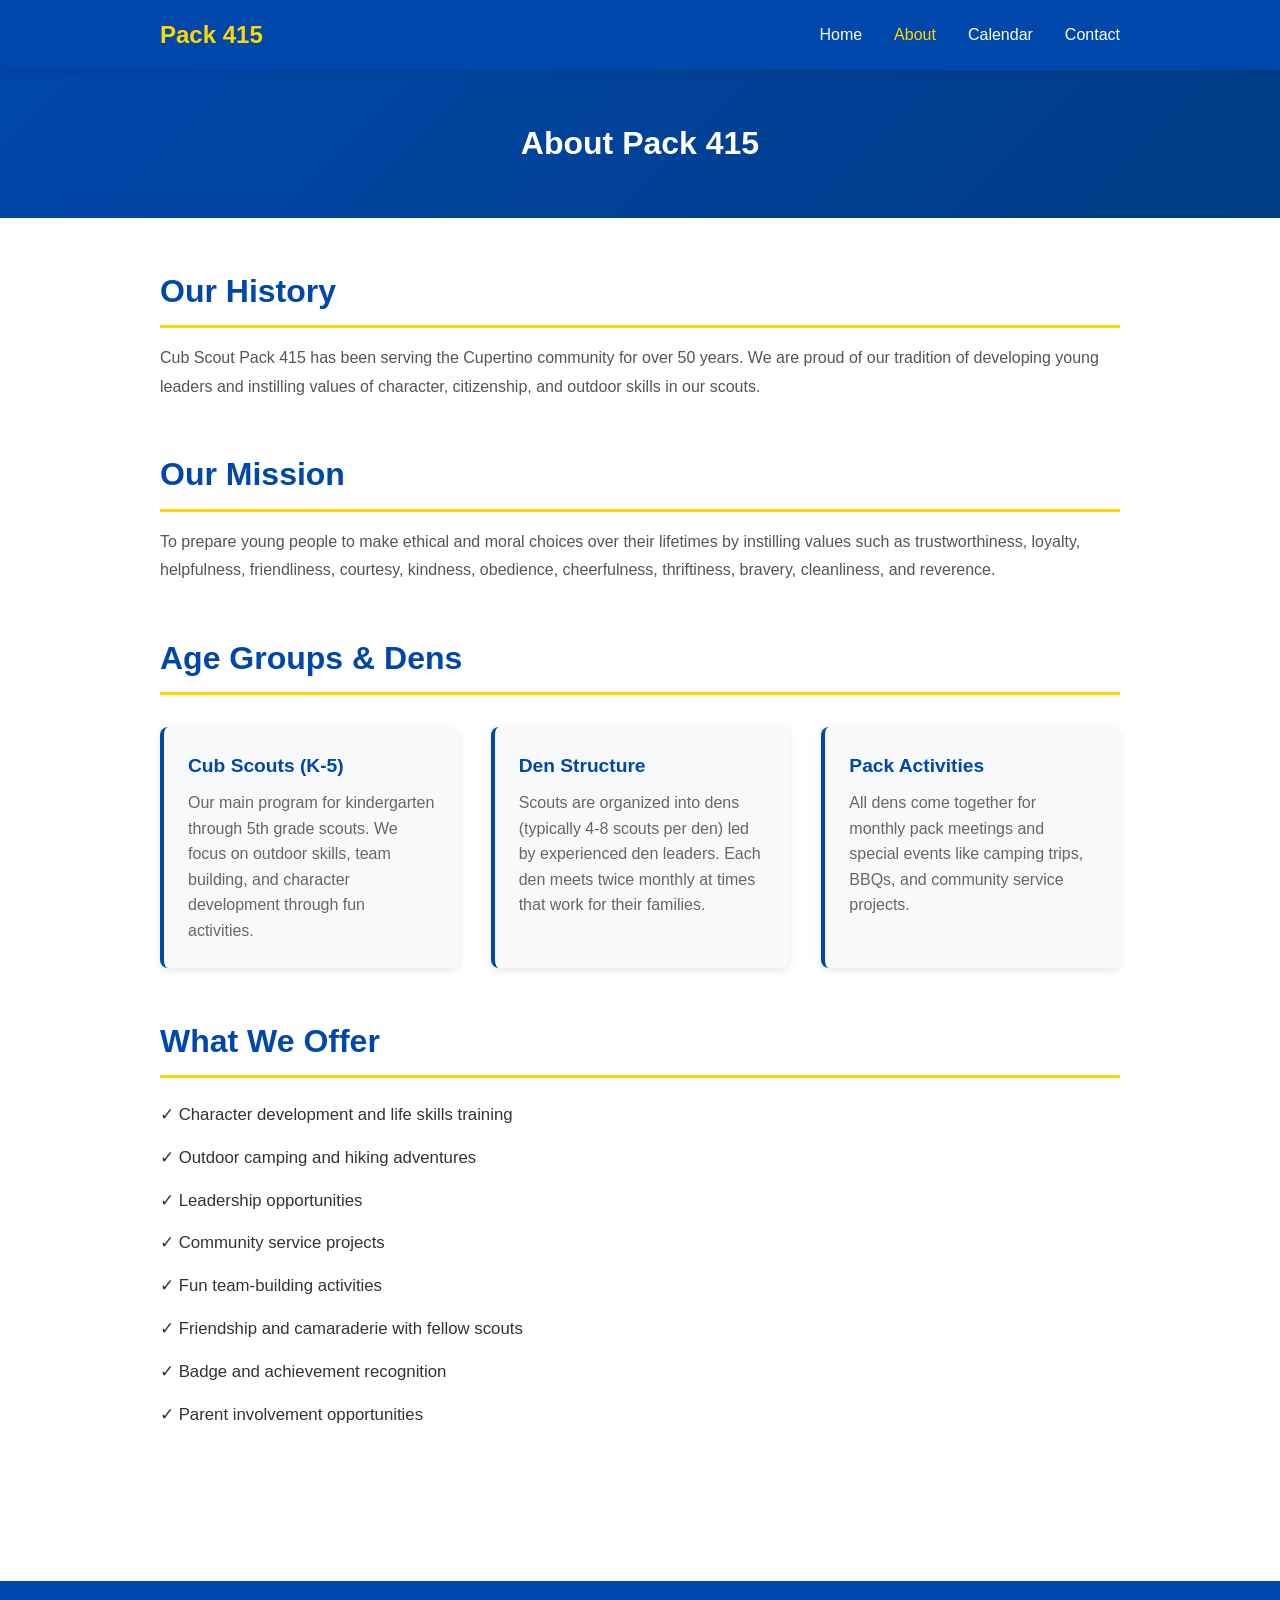
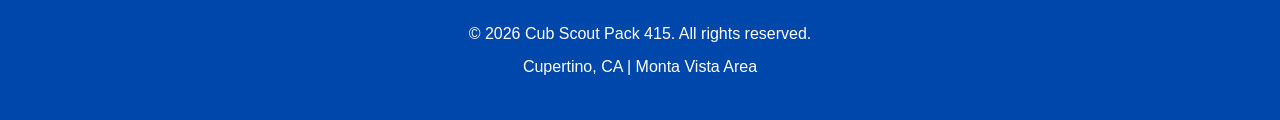
==== about.html @ 3db3b548 "Initial commit: Create Pack 415 static website" ====
<!DOCTYPE html>
<html lang="en">
<head>
    <meta charset="UTF-8">
    <meta name="viewport" content="width=device-width, initial-scale=1.0">
    <title>About - Cub Scout Pack 415</title>
    <link rel="stylesheet" href="styles.css">
</head>
<body>
    <nav class="navbar">
        <div class="container">
            <div class="logo">Pack 415</div>
            <ul class="nav-links">
                <li><a href="index.html">Home</a></li>
                <li><a href="about.html" class="active">About</a></li>
                <li><a href="calendar.html">Calendar</a></li>
                <li><a href="contact.html">Contact</a></li>
            </ul>
        </div>
    </nav>

    <header class="page-header">
        <div class="container">
            <h1>About Pack 415</h1>
        </div>
    </header>

    <main>
        <div class="container">
            <section class="section">
                <h2>Our History</h2>
                <p>Cub Scout Pack 415 has been serving the Cupertino community for over 50 years. We are proud of our tradition of developing young leaders and instilling values of character, citizenship, and outdoor skills in our scouts.</p>
            </section>

            <section class="section">
                <h2>Our Mission</h2>
                <p>To prepare young people to make ethical and moral choices over their lifetimes by instilling values such as trustworthiness, loyalty, helpfulness, friendliness, courtesy, kindness, obedience, cheerfulness, thriftiness, bravery, cleanliness, and reverence.</p>
            </section>

            <section class="section">
                <h2>Age Groups & Dens</h2>
                <div class="cards">
                    <div class="card">
                        <h3>Cub Scouts (K-5)</h3>
                        <p>Our main program for kindergarten through 5th grade scouts. We focus on outdoor skills, team building, and character development through fun activities.</p>
                    </div>
                    <div class="card">
                        <h3>Den Structure</h3>
                        <p>Scouts are organized into dens (typically 4-8 scouts per den) led by experienced den leaders. Each den meets twice monthly at times that work for their families.</p>
                    </div>
                    <div class="card">
                        <h3>Pack Activities</h3>
                        <p>All dens come together for monthly pack meetings and special events like camping trips, BBQs, and community service projects.</p>
                    </div>
                </div>
            </section>

            <section class="section">
                <h2>What We Offer</h2>
                <ul class="feature-list">
                    <li>✓ Character development and life skills training</li>
                    <li>✓ Outdoor camping and hiking adventures</li>
                    <li>✓ Leadership opportunities</li>
                    <li>✓ Community service projects</li>
                    <li>✓ Fun team-building activities</li>
                    <li>✓ Friendship and camaraderie with fellow scouts</li>
                    <li>✓ Badge and achievement recognition</li>
                    <li>✓ Parent involvement opportunities</li>
                </ul>
            </section>
        </div>
    </main>

    <footer>
        <div class="container">
            <p>&copy; 2026 Cub Scout Pack 415. All rights reserved.</p>
            <p>Cupertino, CA | Monta Vista Area</p>
        </div>
    </footer>
</body>
</html>
---- styles.css ----
:root {
    --primary-color: #0047ab;
    --secondary-color: #ffd700;
    --text-color: #333;
    --light-bg: #f8f9fa;
    --border-color: #ddd;
    --shadow: 0 2px 8px rgba(0, 0, 0, 0.1);
}

* {
    margin: 0;
    padding: 0;
    box-sizing: border-box;
}

body {
    font-family: -apple-system, BlinkMacSystemFont, 'Segoe UI', Roboto, 'Helvetica Neue', Arial, sans-serif;
    line-height: 1.6;
    color: var(--text-color);
    background-color: #fff;
}

.container {
    max-width: 1000px;
    margin: 0 auto;
    padding: 0 20px;
}

/* Navigation */
.navbar {
    background-color: var(--primary-color);
    color: white;
    padding: 1rem 0;
    position: sticky;
    top: 0;
    z-index: 100;
    box-shadow: var(--shadow);
}

.navbar .container {
    display: flex;
    justify-content: space-between;
    align-items: center;
}

.logo {
    font-size: 1.5rem;
    font-weight: bold;
    color: var(--secondary-color);
}

.nav-links {
    display: flex;
    list-style: none;
    gap: 2rem;
}

.nav-links a {
    color: white;
    text-decoration: none;
    transition: color 0.3s ease;
    font-weight: 500;
}

.nav-links a:hover,
.nav-links a.active {
    color: var(--secondary-color);
}

/* Hero Section */
.hero {
    background: linear-gradient(135deg, var(--primary-color) 0%, #003d85 100%);
    color: white;
    padding: 5rem 20px;
    text-align: center;
}

.hero-content h1 {
    font-size: 2.5rem;
    margin-bottom: 0.5rem;
}

.hero-content p {
    font-size: 1.2rem;
    margin-bottom: 2rem;
    opacity: 0.95;
}

/* Buttons */
.btn {
    display: inline-block;
    padding: 0.75rem 1.5rem;
    border-radius: 5px;
    text-decoration: none;
    font-weight: 600;
    transition: all 0.3s ease;
    border: none;
    cursor: pointer;
    font-size: 1rem;
}

.btn-primary {
    background-color: var(--secondary-color);
    color: var(--primary-color);
}

.btn-primary:hover {
    background-color: #ffed4e;
    transform: translateY(-2px);
    box-shadow: var(--shadow);
}

/* Main Content */
main {
    padding: 3rem 0;
}

.section {
    margin-bottom: 3rem;
}

.section h2 {
    font-size: 2rem;
    color: var(--primary-color);
    margin-bottom: 1rem;
    border-bottom: 3px solid var(--secondary-color);
    padding-bottom: 0.5rem;
}

.section p {
    font-size: 1rem;
    line-height: 1.8;
    color: #555;
}

.section ul {
    list-style: none;
    margin-top: 1rem;
}

.feature-list li {
    padding: 0.5rem 0;
    font-size: 1.05rem;
}

/* Page Header */
.page-header {
    background: linear-gradient(135deg, var(--primary-color) 0%, #003d85 100%);
    color: white;
    padding: 3rem 20px;
    text-align: center;
}

.page-header h1 {
    font-size: 2rem;
}

/* Cards */
.cards {
    display: grid;
    grid-template-columns: repeat(auto-fit, minmax(250px, 1fr));
    gap: 2rem;
    margin: 2rem 0;
}

.card {
    background-color: var(--light-bg);
    padding: 1.5rem;
    border-radius: 8px;
    box-shadow: var(--shadow);
    transition: all 0.3s ease;
    border-left: 4px solid var(--primary-color);
}

.card:hover {
    transform: translateY(-5px);
    box-shadow: 0 4px 12px rgba(0, 0, 0, 0.15);
}

.card h3 {
    color: var(--primary-color);
    margin-bottom: 0.5rem;
    font-size: 1.2rem;
}

.card p {
    color: #666;
    line-height: 1.6;
}

/* Event Cards */
.event-card {
    background-color: var(--light-bg);
    padding: 1.5rem;
    border-radius: 8px;
    margin-bottom: 1.5rem;
    border-left: 4px solid var(--primary-color);
    box-shadow: var(--shadow);
}

.event-card.featured {
    background: linear-gradient(135deg, rgba(0, 71, 171, 0.1) 0%, rgba(255, 215, 0, 0.1) 100%);
    border-left-color: var(--secondary-color);
}

.event-card h3 {
    color: var(--primary-color);
    margin-bottom: 1rem;
    font-size: 1.2rem;
}

.event-card p {
    margin-bottom: 0.5rem;
    color: #555;
}

.event-card strong {
    color: var(--primary-color);
}

/* CTA Section */
.cta-section {
    background: linear-gradient(135deg, rgba(0, 71, 171, 0.05) 0%, rgba(255, 215, 0, 0.05) 100%);
    padding: 2rem;
    border-radius: 8px;
    text-align: center;
    margin: 3rem 0;
}

.cta-section h2 {
    margin-bottom: 1rem;
}

.cta-section p {
    margin-bottom: 1.5rem;
    font-size: 1.1rem;
}

/* Info Box */
.info-box {
    background-color: var(--light-bg);
    padding: 1.5rem;
    border-radius: 8px;
    border-left: 4px solid var(--primary-color);
    margin: 2rem 0;
}

.info-box h3 {
    color: var(--primary-color);
    margin-bottom: 0.5rem;
}

.info-box p {
    color: #555;
}

.info-box a {
    color: var(--primary-color);
    text-decoration: none;
    font-weight: 600;
}

.info-box a:hover {
    text-decoration: underline;
}

/* Contact Page */
.contact-grid {
    display: grid;
    grid-template-columns: 1fr 1fr;
    gap: 2rem;
    margin: 2rem 0;
}

.contact-info {
    background-color: var(--light-bg);
    padding: 1.5rem;
    border-radius: 8px;
    box-shadow: var(--shadow);
}

.contact-info h3 {
    color: var(--primary-color);
    margin-bottom: 1.5rem;
    font-size: 1.3rem;
}

.info-item {
    margin-bottom: 1.5rem;
}

.info-item strong {
    display: block;
    color: var(--primary-color);
    margin-bottom: 0.5rem;
}

.info-item p {
    color: #555;
}

.info-item a {
    color: var(--primary-color);
    text-decoration: none;
    font-weight: 600;
}

.info-item a:hover {
    text-decoration: underline;
}

/* Contact Form */
.contact-form {
    background-color: var(--light-bg);
    padding: 1.5rem;
    border-radius: 8px;
    box-shadow: var(--shadow);
}

.contact-form h3 {
    color: var(--primary-color);
    margin-bottom: 1.5rem;
    font-size: 1.3rem;
}

.form-group {
    margin-bottom: 1rem;
}

.form-group label {
    display: block;
    margin-bottom: 0.5rem;
    font-weight: 600;
    color: var(--primary-color);
}

.form-group input,
.form-group textarea {
    width: 100%;
    padding: 0.75rem;
    border: 1px solid var(--border-color);
    border-radius: 5px;
    font-family: inherit;
    font-size: 1rem;
    transition: border-color 0.3s ease;
}

.form-group input:focus,
.form-group textarea:focus {
    outline: none;
    border-color: var(--primary-color);
    box-shadow: 0 0 5px rgba(0, 71, 171, 0.3);
}

.contact-form .btn {
    width: 100%;
}

/* Footer */
footer {
    background-color: var(--primary-color);
    color: white;
    padding: 2rem 0;
    margin-top: 3rem;
    text-align: center;
}

footer p {
    margin: 0.5rem 0;
}

/* Responsive Design */
@media (max-width: 768px) {
    .nav-links {
        gap: 1rem;
        font-size: 0.9rem;
    }

    .hero-content h1 {
        font-size: 1.8rem;
    }

    .hero-content p {
        font-size: 1rem;
    }

    .section h2 {
        font-size: 1.5rem;
    }

    .page-header h1 {
        font-size: 1.5rem;
    }

    .contact-grid {
        grid-template-columns: 1fr;
    }

    .cards {
        grid-template-columns: 1fr;
    }
}

@media (max-width: 480px) {
    .nav-links {
        gap: 0.5rem;
        font-size: 0.8rem;
    }

    .logo {
        font-size: 1.2rem;
    }

    .hero-content h1 {
        font-size: 1.5rem;
    }

    .section h2 {
        font-size: 1.2rem;
    }

    .page-header h1 {
        font-size: 1.2rem;
    }

    .btn {
        padding: 0.6rem 1rem;
        font-size: 0.9rem;
    }
}
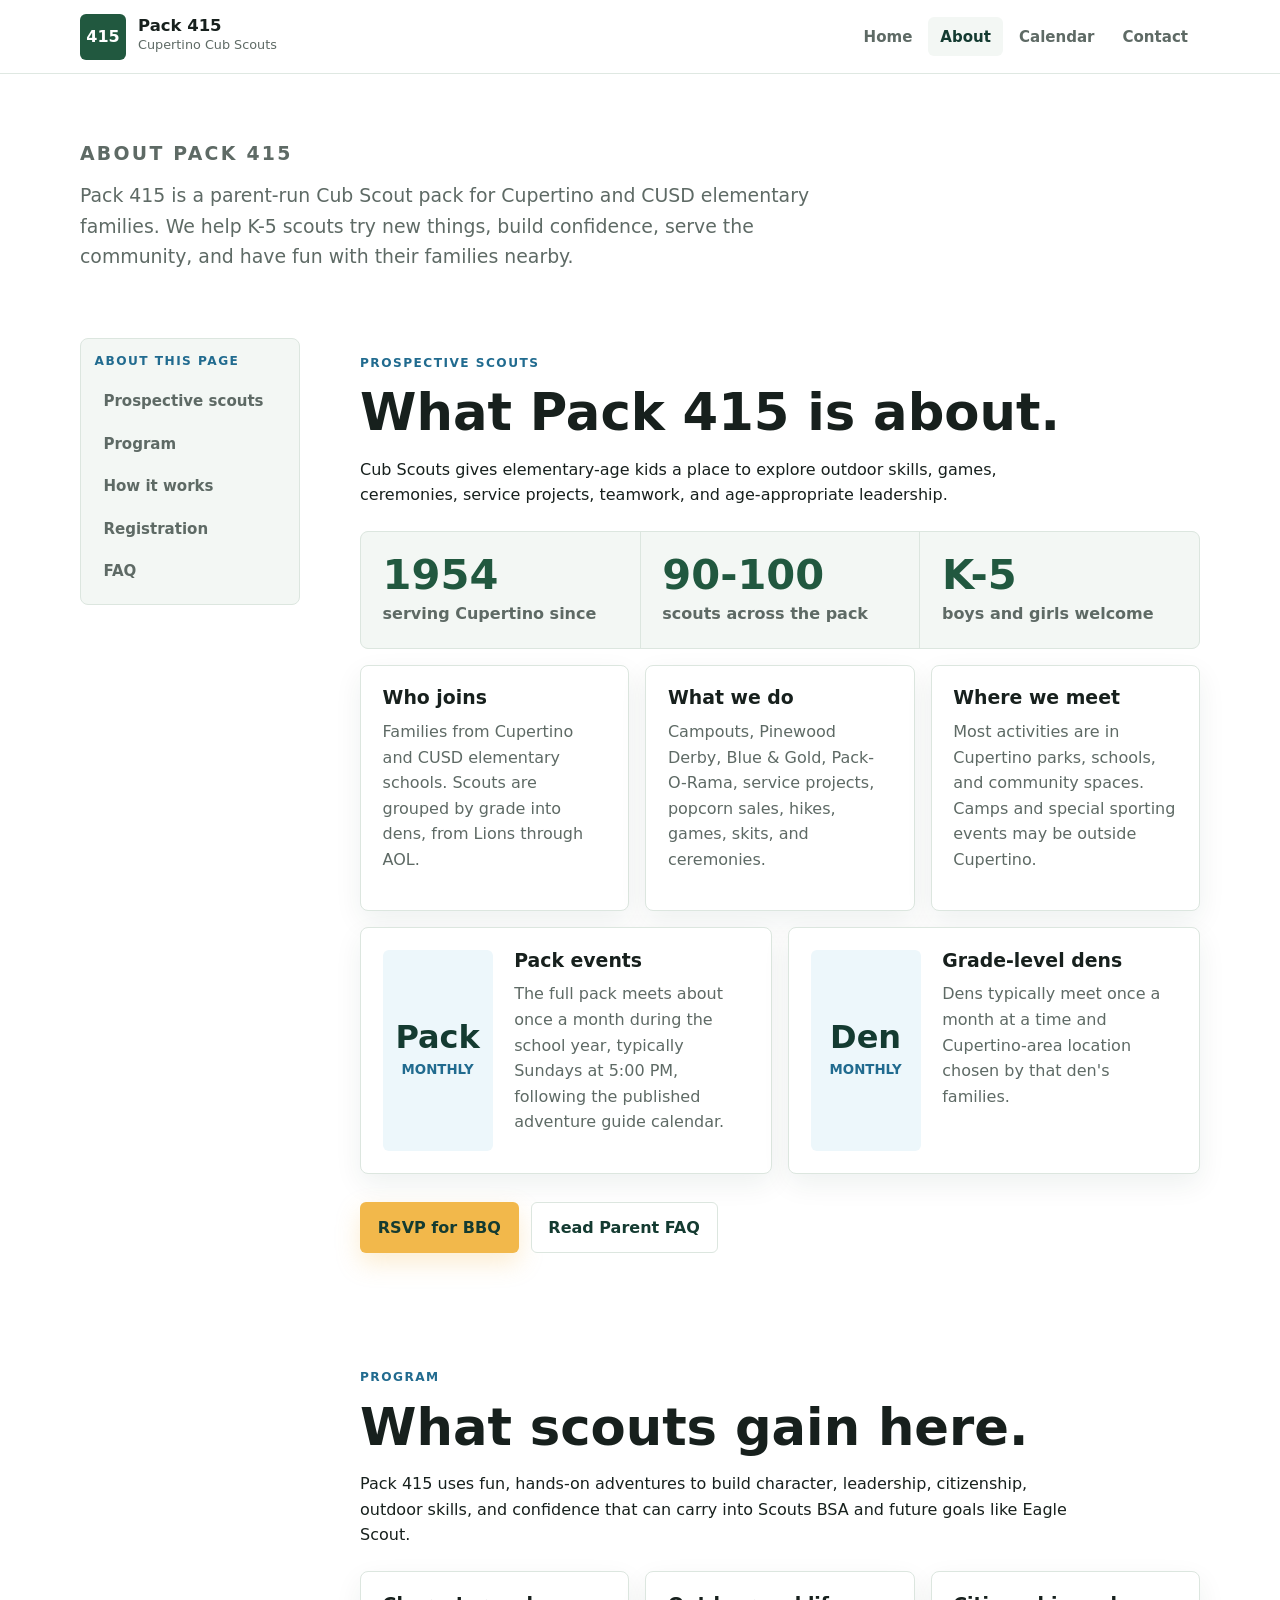
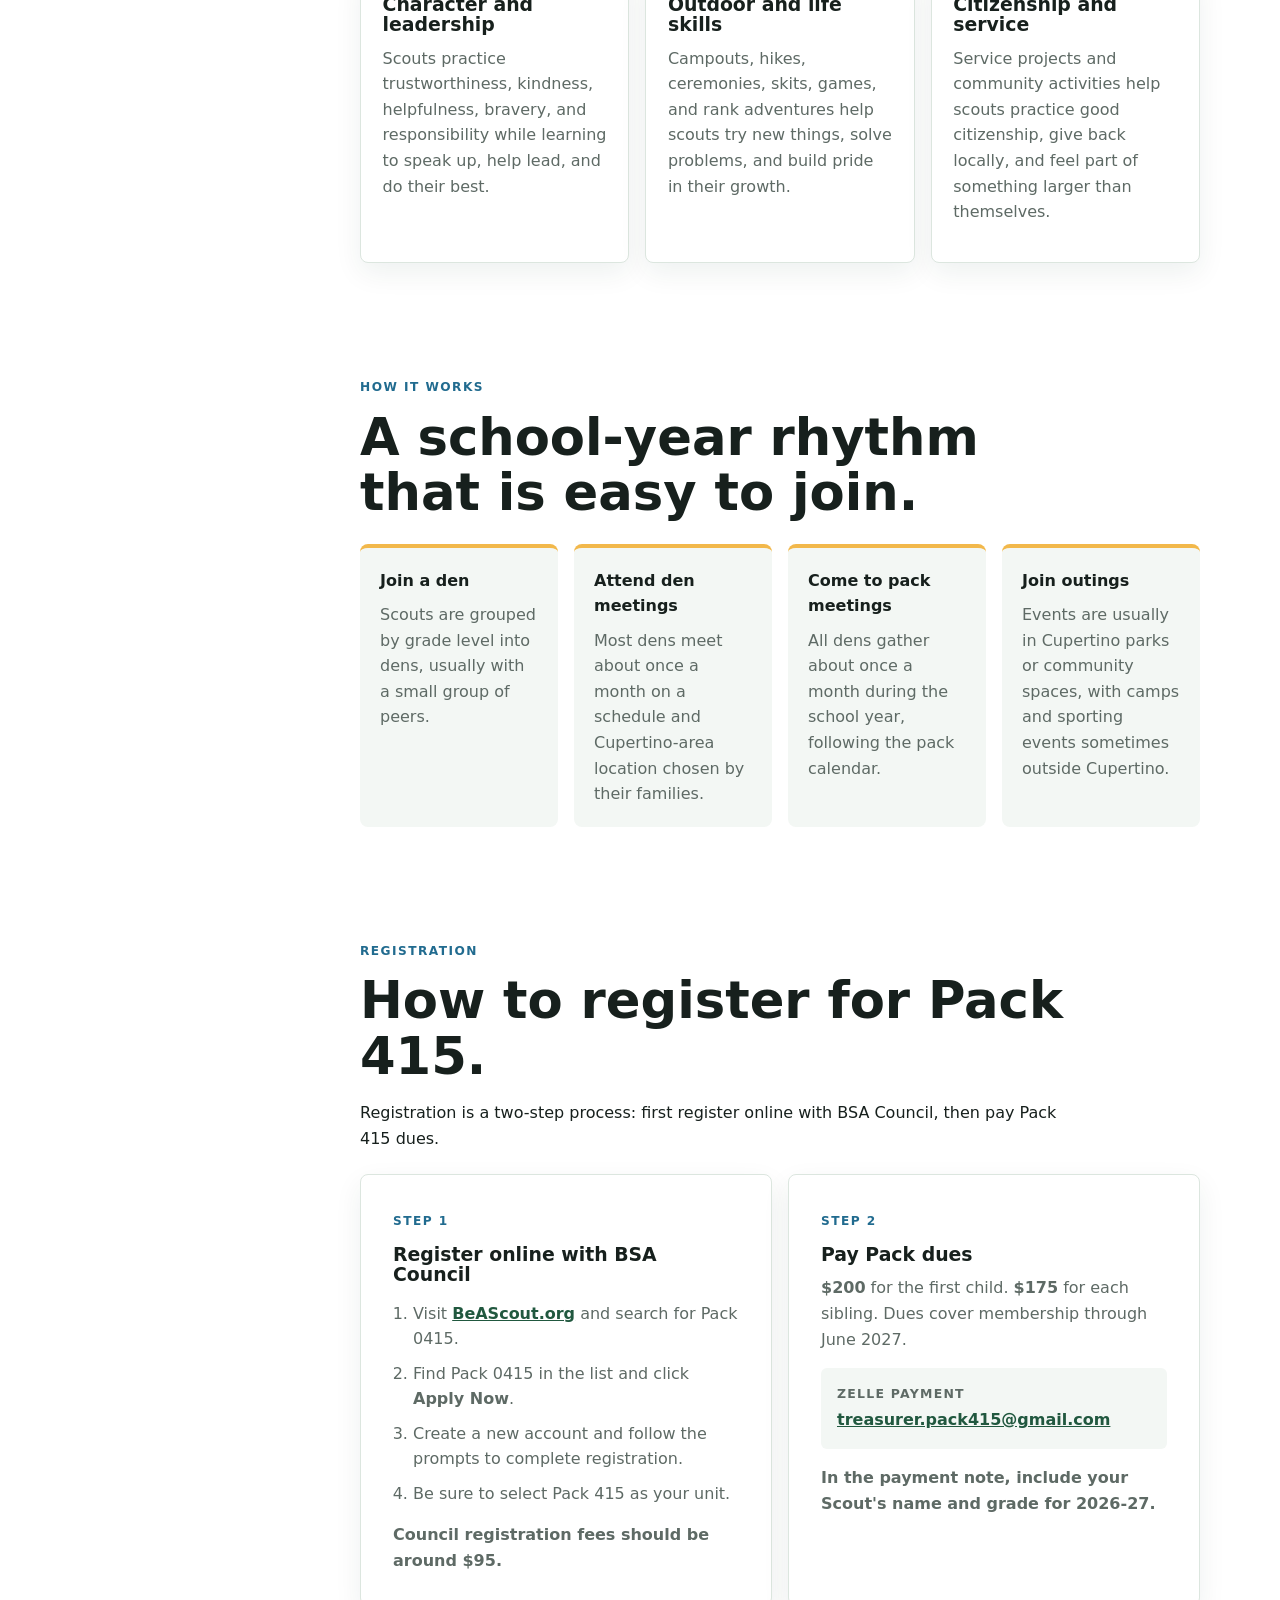
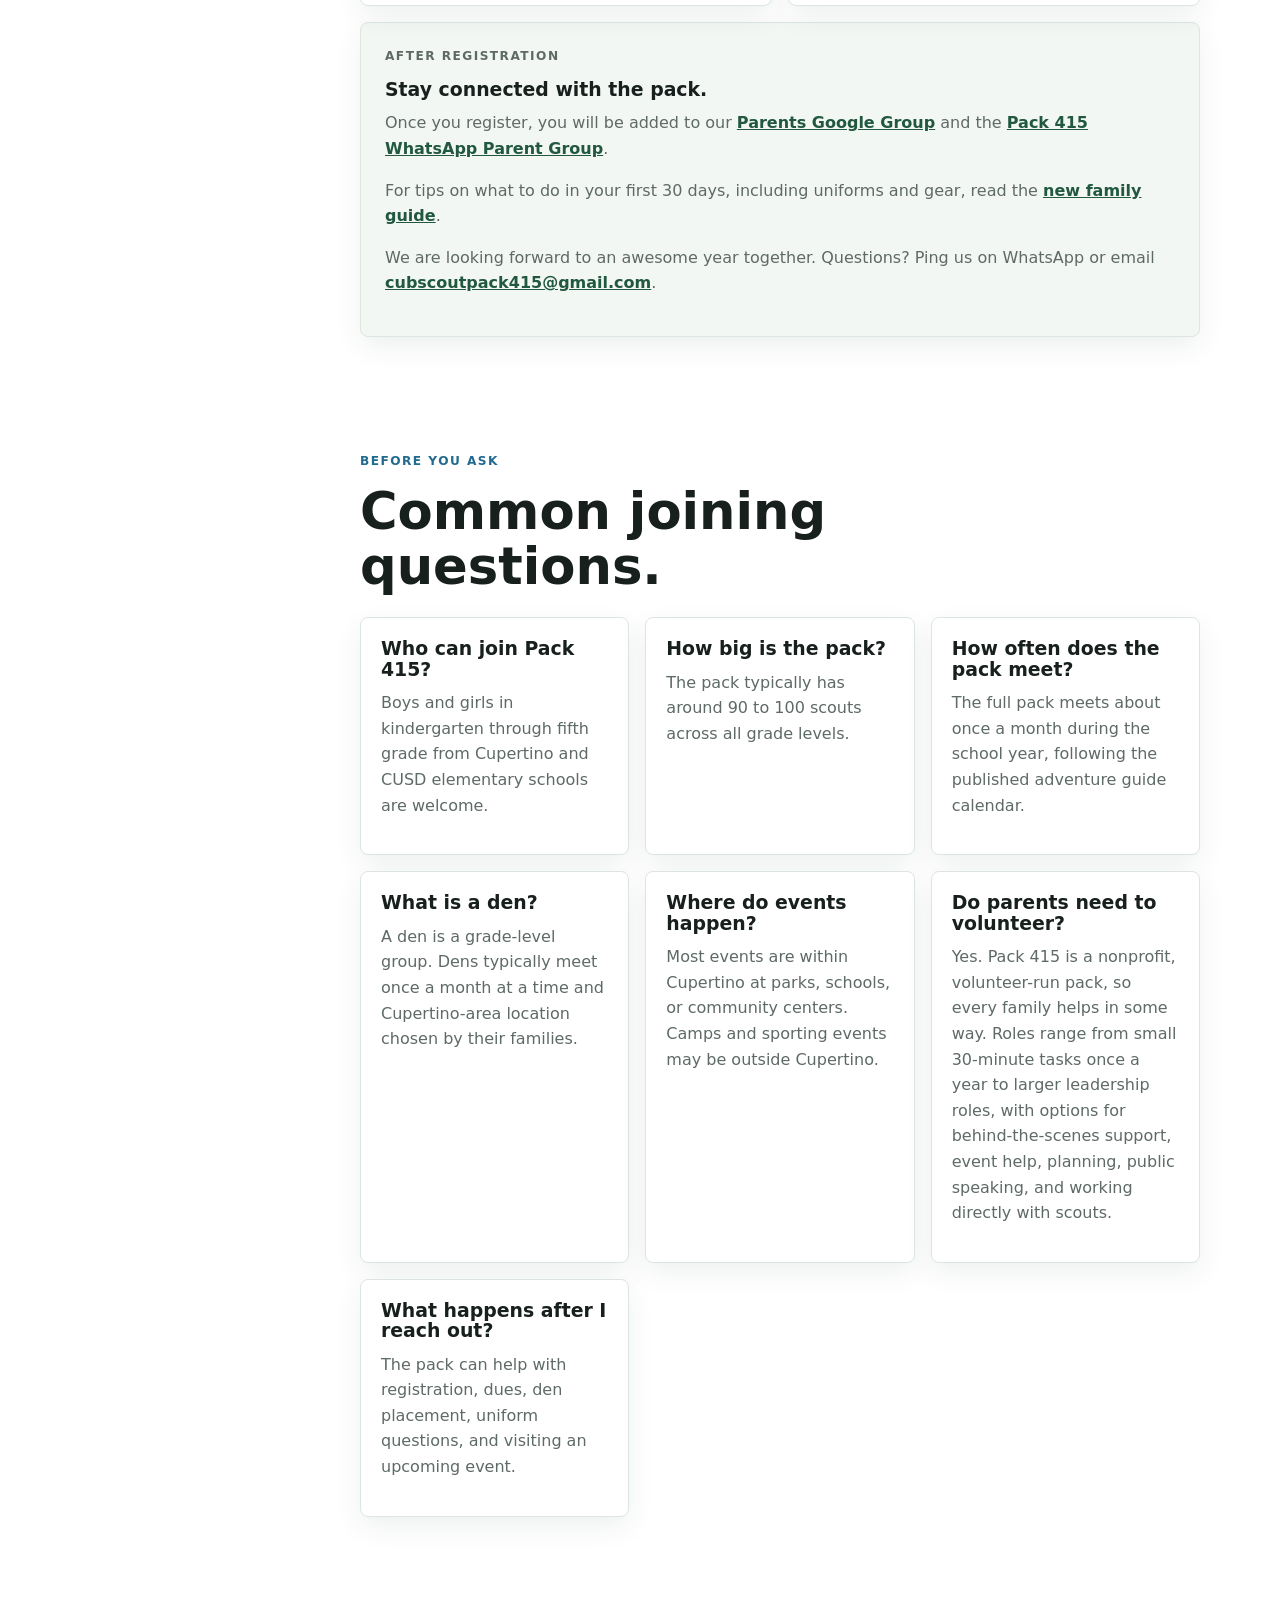
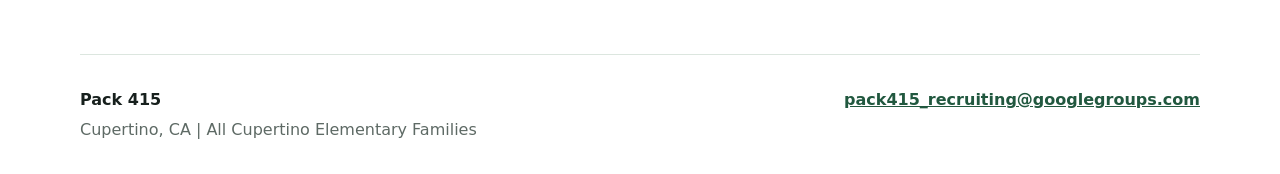
==== commit 4d0144f3: "V1" ====
--- a/about.html
+++ b/about.html
@@ -3,79 +3,244 @@
 <head>
     <meta charset="UTF-8">
     <meta name="viewport" content="width=device-width, initial-scale=1.0">
-    <title>About - Cub Scout Pack 415</title>
+    <meta name="description" content="Learn about Cub Scout Pack 415, a parent-run Cupertino pack serving boys and girls in kindergarten through fifth grade.">
+    <title>About | Cub Scout Pack 415</title>
     <link rel="stylesheet" href="styles.css">
 </head>
 <body>
-    <nav class="navbar">
-        <div class="container">
-            <div class="logo">Pack 415</div>
+    <a class="skip-link" href="#main">Skip to content</a>
+
+    <header class="site-header">
+        <nav class="navbar" aria-label="Main navigation">
+            <a class="brand" href="index.html">
+                <span class="brand-mark">415</span>
+                <span>
+                    <strong>Pack 415</strong>
+                    <small>Cupertino Cub Scouts</small>
+                </span>
+            </a>
             <ul class="nav-links">
                 <li><a href="index.html">Home</a></li>
                 <li><a href="about.html" class="active">About</a></li>
                 <li><a href="calendar.html">Calendar</a></li>
                 <li><a href="contact.html">Contact</a></li>
             </ul>
-        </div>
-    </nav>
-
-    <header class="page-header">
-        <div class="container">
-            <h1>About Pack 415</h1>
-        </div>
+        </nav>
     </header>
 
-    <main>
-        <div class="container">
-            <section class="section">
-                <h2>Our History</h2>
-                <p>Cub Scout Pack 415 has been serving the Cupertino community for over 50 years. We are proud of our tradition of developing young leaders and instilling values of character, citizenship, and outdoor skills in our scouts.</p>
-            </section>
-
-            <section class="section">
-                <h2>Our Mission</h2>
-                <p>To prepare young people to make ethical and moral choices over their lifetimes by instilling values such as trustworthiness, loyalty, helpfulness, friendliness, courtesy, kindness, obedience, cheerfulness, thriftiness, bravery, cleanliness, and reverence.</p>
-            </section>
-
-            <section class="section">
-                <h2>Age Groups & Dens</h2>
-                <div class="cards">
-                    <div class="card">
-                        <h3>Cub Scouts (K-5)</h3>
-                        <p>Our main program for kindergarten through 5th grade scouts. We focus on outdoor skills, team building, and character development through fun activities.</p>
-                    </div>
-                    <div class="card">
-                        <h3>Den Structure</h3>
-                        <p>Scouts are organized into dens (typically 4-8 scouts per den) led by experienced den leaders. Each den meets twice monthly at times that work for their families.</p>
-                    </div>
-                    <div class="card">
-                        <h3>Pack Activities</h3>
-                        <p>All dens come together for monthly pack meetings and special events like camping trips, BBQs, and community service projects.</p>
-                    </div>
+    <main id="main" class="about-page">
+        <section class="page-hero">
+            <p class="eyebrow">About Pack 415</p>
+            <p>Pack 415 is a parent-run Cub Scout pack for Cupertino and CUSD elementary families. We help K-5 scouts try new things, build confidence, serve the community, and have fun with their families nearby.</p>
+        </section>
+
+        <div class="about-layout">
+            <aside class="section-nav" aria-label="About page sections">
+                <p class="eyebrow">About this page</p>
+                <nav>
+                    <a href="#prospective-scouts">Prospective scouts</a>
+                    <a href="#program">Program</a>
+                    <a href="#how-it-works">How it works</a>
+                    <a href="#registration">Registration</a>
+                    <a href="#new-parent-faq">FAQ</a>
+                </nav>
+            </aside>
+
+            <div class="about-content">
+        <section class="section" id="prospective-scouts">
+            <div class="section-heading">
+                <p class="eyebrow">Prospective scouts</p>
+                <h2>What Pack 415 is about.</h2>
+                <p>Cub Scouts gives elementary-age kids a place to explore outdoor skills, games, ceremonies, service projects, teamwork, and age-appropriate leadership.</p>
+            </div>
+            <section class="stats-band" aria-label="Pack highlights">
+                <div>
+                    <strong>1954</strong>
+                    <span>serving Cupertino since</span>
+                </div>
+                <div>
+                    <strong>90-100</strong>
+                    <span>scouts across the pack</span>
+                </div>
+                <div>
+                    <strong>K-5</strong>
+                    <span>boys and girls welcome</span>
                 </div>
             </section>
-
-            <section class="section">
-                <h2>What We Offer</h2>
-                <ul class="feature-list">
-                    <li>✓ Character development and life skills training</li>
-                    <li>✓ Outdoor camping and hiking adventures</li>
-                    <li>✓ Leadership opportunities</li>
-                    <li>✓ Community service projects</li>
-                    <li>✓ Fun team-building activities</li>
-                    <li>✓ Friendship and camaraderie with fellow scouts</li>
-                    <li>✓ Badge and achievement recognition</li>
-                    <li>✓ Parent involvement opportunities</li>
-                </ul>
-            </section>
+            <div class="cards three-up">
+                <article class="card">
+                    <h3>Who joins</h3>
+                    <p>Families from Cupertino and CUSD elementary schools. Scouts are grouped by grade into dens, from Lions through AOL.</p>
+                </article>
+                <article class="card">
+                    <h3>What we do</h3>
+                    <p>Campouts, Pinewood Derby, Blue & Gold, Pack-O-Rama, service projects, popcorn sales, hikes, games, skits, and ceremonies.</p>
+                </article>
+                <article class="card">
+                    <h3>Where we meet</h3>
+                    <p>Most activities are in Cupertino parks, schools, and community spaces. Camps and special sporting events may be outside Cupertino.</p>
+                </article>
+            </div>
+            <div class="event-list compact-events">
+                <article class="event-card">
+                    <div class="event-date">
+                        <span>Pack</span>
+                        <small>Monthly</small>
+                    </div>
+                    <div>
+                        <h3>Pack events</h3>
+                        <p>The full pack meets about once a month during the school year, typically Sundays at 5:00 PM, following the published adventure guide calendar.</p>
+                    </div>
+                </article>
+                <article class="event-card">
+                    <div class="event-date">
+                        <span>Den</span>
+                        <small>Monthly</small>
+                    </div>
+                    <div>
+                        <h3>Grade-level dens</h3>
+                        <p>Dens typically meet once a month at a time and Cupertino-area location chosen by that den's families.</p>
+                    </div>
+                </article>
+            </div>
+            <div class="button-row">
+                <a class="btn btn-primary" href="https://www.evite.com/event/00BFIIAE4SKDAAWU4EPRI7O73XJBOI?gid=00BFIIAE4SKDAATVSEPRJVQNWLI55A&emhm5=1f727c7ee8070baefe917958301ab4ab&emhs1=cf8bf1f5c311a94c8018afb5600253e9187ba4bb&emhs2=d5dfcee99c7dd5597be56a9aa953126a952c612088cb30f1654ba12d2ffeff97&utm_campaign=view_invitation_bt&utm_content=&utm_medium=email&utm_source=HOST_UPDATE_RSVP" target="_blank" rel="noopener">RSVP for BBQ</a>
+                <a class="btn btn-secondary" href="about.html#new-parent-faq">Read Parent FAQ</a>
+            </div>
+        </section>
+
+        <section class="section" id="program">
+            <div class="section-heading">
+                <p class="eyebrow">Program</p>
+                <h2>What scouts gain here.</h2>
+                <p>Pack 415 uses fun, hands-on adventures to build character, leadership, citizenship, outdoor skills, and confidence that can carry into Scouts BSA and future goals like Eagle Scout.</p>
+            </div>
+            <div class="cards three-up">
+                <article class="card">
+                    <h3>Character and leadership</h3>
+                    <p>Scouts practice trustworthiness, kindness, helpfulness, bravery, and responsibility while learning to speak up, help lead, and do their best.</p>
+                </article>
+                <article class="card">
+                    <h3>Outdoor and life skills</h3>
+                    <p>Campouts, hikes, ceremonies, skits, games, and rank adventures help scouts try new things, solve problems, and build pride in their growth.</p>
+                </article>
+                <article class="card">
+                    <h3>Citizenship and service</h3>
+                    <p>Service projects and community activities help scouts practice good citizenship, give back locally, and feel part of something larger than themselves.</p>
+                </article>
+            </div>
+        </section>
+
+        <section class="timeline-section" id="how-it-works">
+            <div class="section-heading">
+                <p class="eyebrow">How it works</p>
+                <h2>A school-year rhythm that is easy to join.</h2>
+            </div>
+            <ol class="timeline">
+                <li>
+                    <strong>Join a den</strong>
+                    <span>Scouts are grouped by grade level into dens, usually with a small group of peers.</span>
+                </li>
+                <li>
+                    <strong>Attend den meetings</strong>
+                    <span>Most dens meet about once a month on a schedule and Cupertino-area location chosen by their families.</span>
+                </li>
+                <li>
+                    <strong>Come to pack meetings</strong>
+                    <span>All dens gather about once a month during the school year, following the pack calendar.</span>
+                </li>
+                <li>
+                    <strong>Join outings</strong>
+                    <span>Events are usually in Cupertino parks or community spaces, with camps and sporting events sometimes outside Cupertino.</span>
+                </li>
+            </ol>
+        </section>
+
+        <section class="section registration-section" id="registration">
+            <div class="section-heading">
+                <p class="eyebrow">Registration</p>
+                <h2>How to register for Pack 415.</h2>
+                <p>Registration is a two-step process: first register online with BSA Council, then pay Pack 415 dues.</p>
+            </div>
+            <div class="registration-grid">
+                <article class="registration-card">
+                    <span class="step-label">Step 1</span>
+                    <h3>Register online with BSA Council</h3>
+                    <ol>
+                        <li>Visit <a href="https://beascout.scouting.org/" target="_blank" rel="noopener">BeAScout.org</a> and search for Pack 0415.</li>
+                        <li>Find Pack 0415 in the list and click <strong>Apply Now</strong>.</li>
+                        <li>Create a new account and follow the prompts to complete registration.</li>
+                        <li>Be sure to select Pack 415 as your unit.</li>
+                    </ol>
+                    <p class="note">Council registration fees should be around $95.</p>
+                </article>
+                <article class="registration-card">
+                    <span class="step-label">Step 2</span>
+                    <h3>Pay Pack dues</h3>
+                    <p><strong>$200</strong> for the first child. <strong>$175</strong> for each sibling. Dues cover membership through June 2027.</p>
+                    <div class="payment-box">
+                        <span>Zelle payment</span>
+                        <a href="mailto:treasurer.pack415@gmail.com">treasurer.pack415@gmail.com</a>
+                    </div>
+                    <p class="note">In the payment note, include your Scout's name and grade for 2026-27.</p>
+                </article>
+            </div>
+            <div class="info-panel followup-panel">
+                <p class="eyebrow">After registration</p>
+                <h3>Stay connected with the pack.</h3>
+                <p>Once you register, you will be added to our <a href="https://groups.google.com/g/CubScout-Pack415" target="_blank" rel="noopener">Parents Google Group</a> and the <a href="https://chat.whatsapp.com/E95J5aYJ7wlBmuFN41dFBa?mode=ems_copy_t" target="_blank" rel="noopener">Pack 415 WhatsApp Parent Group</a>.</p>
+                <p>For tips on what to do in your first 30 days, including uniforms and gear, read the <a href="https://docs.google.com/document/d/1fwOl6UNm8P8IXO0F1ZFeuyqBtYOcj7SrSyA8Mjomo9U/edit?tab=t.0" target="_blank" rel="noopener">new family guide</a>.</p>
+                <p>We are looking forward to an awesome year together. Questions? Ping us on WhatsApp or email <a href="mailto:cubscoutpack415@gmail.com">cubscoutpack415@gmail.com</a>.</p>
+            </div>
+        </section>
+
+        <section class="section" id="new-parent-faq">
+            <div class="section-heading">
+                <p class="eyebrow">Before you ask</p>
+                <h2>Common joining questions.</h2>
+            </div>
+            <div class="faq-grid">
+                <article>
+                    <h3>Who can join Pack 415?</h3>
+                    <p>Boys and girls in kindergarten through fifth grade from Cupertino and CUSD elementary schools are welcome.</p>
+                </article>
+                <article>
+                    <h3>How big is the pack?</h3>
+                    <p>The pack typically has around 90 to 100 scouts across all grade levels.</p>
+                </article>
+                <article>
+                    <h3>How often does the pack meet?</h3>
+                    <p>The full pack meets about once a month during the school year, following the published adventure guide calendar.</p>
+                </article>
+                <article>
+                    <h3>What is a den?</h3>
+                    <p>A den is a grade-level group. Dens typically meet once a month at a time and Cupertino-area location chosen by their families.</p>
+                </article>
+                <article>
+                    <h3>Where do events happen?</h3>
+                    <p>Most events are within Cupertino at parks, schools, or community centers. Camps and sporting events may be outside Cupertino.</p>
+                </article>
+                <article>
+                    <h3>Do parents need to volunteer?</h3>
+                    <p>Yes. Pack 415 is a nonprofit, volunteer-run pack, so every family helps in some way. Roles range from small 30-minute tasks once a year to larger leadership roles, with options for behind-the-scenes support, event help, planning, public speaking, and working directly with scouts.</p>
+                </article>
+                <article>
+                    <h3>What happens after I reach out?</h3>
+                    <p>The pack can help with registration, dues, den placement, uniform questions, and visiting an upcoming event.</p>
+                </article>
+            </div>
+        </section>
+            </div>
         </div>
+
     </main>
 
-    <footer>
-        <div class="container">
-            <p>&copy; 2026 Cub Scout Pack 415. All rights reserved.</p>
-            <p>Cupertino, CA | Monta Vista Area</p>
+    <footer class="site-footer">
+        <div>
+            <strong>Pack 415</strong>
+            <p>Cupertino, CA | All Cupertino Elementary Families</p>
         </div>
+        <a href="mailto:pack415_recruiting@googlegroups.com">pack415_recruiting@googlegroups.com</a>
     </footer>
 </body>
-</html>+</html>
--- a/styles.css
+++ b/styles.css
@@ -1,430 +1,922 @@
 :root {
-    --primary-color: #0047ab;
-    --secondary-color: #ffd700;
-    --text-color: #333;
-    --light-bg: #f8f9fa;
-    --border-color: #ddd;
-    --shadow: 0 2px 8px rgba(0, 0, 0, 0.1);
+    --forest: #21583f;
+    --pine: #143b31;
+    --river: #216b8f;
+    --gold: #f2b84b;
+    --ink: #17201d;
+    --muted: #5e6a65;
+    --paper: #ffffff;
+    --mist: #f3f7f4;
+    --sky: #edf7fb;
+    --line: #dce6df;
+    --shadow: 0 18px 45px rgba(18, 45, 36, 0.13);
 }
 
 * {
+    box-sizing: border-box;
+}
+
+html {
+    scroll-behavior: smooth;
+}
+
+body {
+    margin: 0;
+    color: var(--ink);
+    background: var(--paper);
+    font-family: Inter, ui-sans-serif, system-ui, -apple-system, BlinkMacSystemFont, "Segoe UI", sans-serif;
+    line-height: 1.6;
+}
+
+img {
+    display: block;
+    max-width: 100%;
+}
+
+a {
+    color: inherit;
+}
+
+.skip-link {
+    position: absolute;
+    left: 1rem;
+    top: -4rem;
+    z-index: 20;
+    padding: 0.65rem 1rem;
+    border-radius: 6px;
+    color: white;
+    background: var(--pine);
+    transition: top 0.2s ease;
+}
+
+.skip-link:focus {
+    top: 1rem;
+}
+
+.site-header {
+    position: sticky;
+    top: 0;
+    z-index: 10;
+    border-bottom: 1px solid rgba(220, 230, 223, 0.9);
+    background: rgba(255, 255, 255, 0.94);
+    backdrop-filter: blur(14px);
+}
+
+.navbar {
+    display: flex;
+    align-items: center;
+    justify-content: space-between;
+    gap: 1.5rem;
+    width: min(1120px, calc(100% - 32px));
+    margin: 0 auto;
+    padding: 0.85rem 0;
+}
+
+.brand {
+    display: inline-flex;
+    align-items: center;
+    gap: 0.75rem;
+    min-width: max-content;
+    text-decoration: none;
+}
+
+.brand-mark {
+    display: grid;
+    width: 46px;
+    height: 46px;
+    place-items: center;
+    border-radius: 6px;
+    color: white;
+    background: var(--forest);
+    font-weight: 850;
+    letter-spacing: 0;
+}
+
+.brand strong,
+.brand small {
+    display: block;
+}
+
+.brand strong {
+    line-height: 1.1;
+    font-size: 1.03rem;
+}
+
+.brand small {
+    color: var(--muted);
+    font-size: 0.8rem;
+}
+
+.nav-links {
+    display: flex;
+    flex-wrap: wrap;
+    justify-content: flex-end;
+    gap: 0.25rem;
     margin: 0;
     padding: 0;
-    box-sizing: border-box;
-}
-
-body {
-    font-family: -apple-system, BlinkMacSystemFont, 'Segoe UI', Roboto, 'Helvetica Neue', Arial, sans-serif;
-    line-height: 1.6;
-    color: var(--text-color);
-    background-color: #fff;
-}
-
-.container {
-    max-width: 1000px;
+    list-style: none;
+}
+
+.nav-links a {
+    display: inline-flex;
+    align-items: center;
+    min-height: 38px;
+    padding: 0.45rem 0.75rem;
+    border-radius: 6px;
+    color: var(--muted);
+    font-size: 0.94rem;
+    font-weight: 750;
+    text-decoration: none;
+}
+
+.nav-links a:hover,
+.nav-links a.active {
+    color: var(--pine);
+    background: var(--mist);
+}
+
+main {
+    overflow: hidden;
+}
+
+.hero,
+.page-hero,
+.section,
+.split-section,
+.timeline-section,
+.feature-band,
+.contact-layout,
+.stats-band,
+.site-footer {
+    width: min(1120px, calc(100% - 32px));
+    margin-right: auto;
+    margin-left: auto;
+}
+
+.hero {
+    display: grid;
+    grid-template-columns: minmax(0, 1.02fr) minmax(320px, 0.98fr);
+    align-items: center;
+    gap: clamp(2rem, 5vw, 4.5rem);
+    min-height: auto;
+    padding: clamp(2.5rem, 5vw, 4rem) 0;
+}
+
+.hero-copy {
+    max-width: 670px;
+}
+
+.eyebrow {
+    margin: 0 0 0.75rem;
+    color: var(--river);
+    font-size: 0.76rem;
+    font-weight: 850;
+    letter-spacing: 0.12em;
+    text-transform: uppercase;
+}
+
+h1,
+h2,
+h3,
+p {
+    margin-top: 0;
+}
+
+h1,
+h2,
+h3 {
+    line-height: 1.08;
+    letter-spacing: 0;
+}
+
+h1 {
+    margin-bottom: 1.25rem;
+    font-size: clamp(2.65rem, 6vw, 5.4rem);
+}
+
+h2 {
+    margin-bottom: 1rem;
+    font-size: clamp(2rem, 4vw, 3.4rem);
+}
+
+h3 {
+    margin-bottom: 0.7rem;
+    font-size: 1.18rem;
+}
+
+.hero-text,
+.page-hero p,
+.prose p,
+.feature-band p {
+    color: var(--muted);
+    font-size: clamp(1rem, 2vw, 1.18rem);
+}
+
+.button-row {
+    display: flex;
+    flex-wrap: wrap;
+    gap: 0.75rem;
+    margin-top: 1.75rem;
+}
+
+.btn {
+    display: inline-flex;
+    align-items: center;
+    justify-content: center;
+    min-height: 46px;
+    padding: 0.75rem 1.05rem;
+    border: 1px solid transparent;
+    border-radius: 6px;
+    font-weight: 850;
+    text-decoration: none;
+    transition: transform 0.18s ease, box-shadow 0.18s ease, background 0.18s ease;
+}
+
+.btn:hover {
+    transform: translateY(-2px);
+}
+
+.btn-primary {
+    color: var(--pine);
+    background: var(--gold);
+    box-shadow: 0 10px 24px rgba(242, 184, 75, 0.25);
+}
+
+.btn-secondary {
+    color: var(--pine);
+    border-color: var(--line);
+    background: white;
+}
+
+.hero-media {
+    position: relative;
+    margin: 0;
+}
+
+.hero-media img {
+    width: 100%;
+    aspect-ratio: 16 / 10;
+    object-fit: cover;
+    border-radius: 8px;
+    box-shadow: var(--shadow);
+}
+
+.hero-media figcaption {
+    max-width: 82%;
+    margin: -2.1rem 1.1rem 0 auto;
+    padding: 0.9rem 1rem;
+    border-radius: 6px;
+    color: white;
+    background: var(--pine);
+    font-size: 0.9rem;
+    font-weight: 700;
+    position: relative;
+}
+
+.stats-band {
+    display: grid;
+    grid-template-columns: repeat(3, 1fr);
+    gap: 1px;
+    overflow: hidden;
+    margin-bottom: clamp(4rem, 8vw, 6rem);
+    border: 1px solid var(--line);
+    border-radius: 8px;
+    background: var(--line);
+}
+
+.stats-band div {
+    padding: 1.35rem;
+    background: var(--mist);
+}
+
+.stats-band strong,
+.stats-band span {
+    display: block;
+}
+
+.stats-band strong {
+    color: var(--forest);
+    font-size: clamp(1.75rem, 4vw, 2.6rem);
+    line-height: 1;
+}
+
+.stats-band span {
+    margin-top: 0.35rem;
+    color: var(--muted);
+    font-weight: 720;
+}
+
+.section,
+.timeline-section,
+.split-section {
+    padding: clamp(3.5rem, 7vw, 5.5rem) 0;
+}
+
+.section-heading {
+    max-width: 720px;
+    margin-bottom: 1.8rem;
+}
+
+.cards {
+    display: grid;
+    grid-template-columns: repeat(4, 1fr);
+    gap: 1rem;
+}
+
+.three-up {
+    grid-template-columns: repeat(3, 1fr);
+}
+
+.card,
+.event-card,
+.contact-card,
+.registration-card,
+.faq-grid article,
+.info-panel {
+    border: 1px solid var(--line);
+    border-radius: 8px;
+    background: white;
+    box-shadow: 0 10px 28px rgba(20, 59, 49, 0.07);
+}
+
+.card {
+    padding: 1.35rem;
+}
+
+.card-icon {
+    display: inline-flex;
+    margin-bottom: 1rem;
+    color: var(--river);
+    font-size: 0.78rem;
+    font-weight: 900;
+}
+
+.card p,
+.event-card p,
+.contact-card p,
+.registration-card p,
+.faq-grid p,
+.info-panel p {
+    color: var(--muted);
+}
+
+.feature-band {
+    display: flex;
+    align-items: center;
+    justify-content: space-between;
+    gap: 2rem;
+    padding: clamp(2rem, 5vw, 3rem);
+    border-radius: 8px;
+    color: white;
+    background: linear-gradient(135deg, var(--pine), var(--forest) 58%, #326f55);
+}
+
+.feature-band h2,
+.feature-band .eyebrow,
+.feature-band p {
+    color: white;
+}
+
+.feature-band div {
+    max-width: 740px;
+}
+
+.media-grid {
+    display: grid;
+    grid-template-columns: repeat(3, 1fr);
+    gap: 1rem;
+}
+
+.video-grid {
+    grid-template-columns: repeat(4, 1fr);
+}
+
+.video-section {
+    padding-top: clamp(2rem, 4vw, 3rem);
+}
+
+.media-card {
+    position: relative;
+    overflow: hidden;
+    min-height: 240px;
+    border-radius: 8px;
+    color: white;
+    background: var(--pine);
+    text-decoration: none;
+}
+
+.media-card img {
+    width: 100%;
+    height: 100%;
+    min-height: 240px;
+    object-fit: cover;
+    opacity: 0.82;
+    transition: transform 0.25s ease, opacity 0.25s ease;
+}
+
+.media-card:hover img {
+    transform: scale(1.04);
+    opacity: 0.68;
+}
+
+.media-card span {
+    position: absolute;
+    left: 1rem;
+    right: 1rem;
+    bottom: 1rem;
+    font-size: 1.05rem;
+    font-weight: 850;
+}
+
+.page-hero {
+    padding: clamp(4rem, 9vw, 6.5rem) 0 clamp(2.5rem, 5vw, 4rem);
+}
+
+.page-hero h1 {
+    max-width: 840px;
+    font-size: clamp(2.35rem, 5vw, 4.7rem);
+}
+
+.page-hero p {
+    max-width: 740px;
+}
+
+.about-page .page-hero {
+    padding-top: clamp(2.5rem, 6vw, 4rem);
+    padding-bottom: clamp(2rem, 4vw, 3rem);
+}
+
+.about-layout {
+    display: grid;
+    grid-template-columns: 220px minmax(0, 1fr);
+    gap: clamp(2rem, 5vw, 3.75rem);
+    align-items: start;
+    width: min(1120px, calc(100% - 32px));
     margin: 0 auto;
-    padding: 0 20px;
-}
-
-/* Navigation */
-.navbar {
-    background-color: var(--primary-color);
-    color: white;
-    padding: 1rem 0;
+}
+
+.section-nav {
     position: sticky;
-    top: 0;
-    z-index: 100;
+    top: 96px;
+    padding: 0.85rem;
+    border: 1px solid var(--line);
+    border-radius: 8px;
+    background: var(--mist);
+}
+
+.section-nav .eyebrow {
+    margin-bottom: 0.65rem;
+}
+
+.section-nav nav {
+    display: grid;
+    gap: 0.25rem;
+}
+
+.section-nav a {
+    display: block;
+    padding: 0.45rem 0.55rem;
+    border-radius: 6px;
+    color: var(--muted);
+    font-size: 0.94rem;
+    font-weight: 800;
+    text-decoration: none;
+}
+
+.section-nav a:hover {
+    color: var(--pine);
+    background: white;
+}
+
+.about-content .section,
+.about-content .timeline-section {
+    width: 100%;
+    padding: clamp(2.5rem, 4.5vw, 3.75rem) 0;
+    scroll-margin-top: 95px;
+}
+
+.about-content .section:first-child {
+    padding-top: clamp(0.5rem, 1.5vw, 1rem);
+}
+
+.about-content .section-heading {
+    margin-bottom: 1.45rem;
+}
+
+.split-section {
+    display: grid;
+    grid-template-columns: 0.85fr 1.15fr;
+    gap: clamp(2rem, 6vw, 5rem);
+    border-top: 1px solid var(--line);
+}
+
+.prose p {
+    margin-bottom: 1rem;
+}
+
+.timeline {
+    display: grid;
+    grid-template-columns: repeat(4, 1fr);
+    gap: 1rem;
+    margin: 0;
+    padding: 0;
+    list-style: none;
+}
+
+.timeline li {
+    padding: 1.25rem;
+    border-top: 4px solid var(--gold);
+    border-radius: 8px;
+    background: var(--mist);
+}
+
+.timeline strong,
+.timeline span {
+    display: block;
+}
+
+.timeline strong {
+    margin-bottom: 0.55rem;
+}
+
+.timeline span {
+    color: var(--muted);
+}
+
+.event-list {
+    display: grid;
+    gap: 1rem;
+}
+
+.compact-events {
+    grid-template-columns: repeat(2, 1fr);
+    margin-top: 1rem;
+}
+
+.section .stats-band {
+    width: 100%;
+    margin-bottom: 1rem;
+}
+
+.calendar-grid {
+    display: grid;
+    grid-template-columns: repeat(4, 1fr);
+    gap: 1rem;
+}
+
+.leaders-grid {
+    grid-template-columns: repeat(4, 1fr);
+}
+
+.calendar-card {
+    min-height: 148px;
+    padding: 1.15rem;
+    border: 1px solid var(--line);
+    border-radius: 8px;
+    background: linear-gradient(180deg, #ffffff, var(--mist));
+    box-shadow: 0 10px 28px rgba(20, 59, 49, 0.07);
+}
+
+.calendar-card span {
+    display: inline-flex;
+    margin-bottom: 0.65rem;
+    color: var(--river);
+    font-size: 0.86rem;
+    font-weight: 900;
+    letter-spacing: 0.08em;
+    text-transform: uppercase;
+}
+
+.calendar-card h3 {
+    margin-bottom: 0.45rem;
+    color: var(--pine);
+}
+
+.calendar-card p {
+    margin-bottom: 0;
+    color: var(--muted);
+    font-size: 0.95rem;
+}
+
+.calendar-image {
+    margin: 1.5rem 0 0;
+}
+
+.calendar-image img {
+    width: 100%;
+    border: 1px solid var(--line);
+    border-radius: 8px;
     box-shadow: var(--shadow);
 }
 
-.navbar .container {
+.event-card {
+    display: grid;
+    grid-template-columns: 110px 1fr;
+    gap: 1.35rem;
+    padding: 1.35rem;
+}
+
+.event-date {
+    display: grid;
+    align-content: center;
+    justify-items: center;
+    min-height: 100px;
+    border-radius: 6px;
+    color: var(--pine);
+    background: var(--sky);
+    text-align: center;
+}
+
+.event-date span {
+    font-size: 2rem;
+    font-weight: 900;
+    line-height: 1;
+}
+
+.event-date small {
+    margin-top: 0.35rem;
+    color: var(--river);
+    font-weight: 850;
+    text-transform: uppercase;
+}
+
+.info-panel {
+    padding: 1.5rem;
+    background: var(--sky);
+}
+
+.parent-links {
+    padding-top: clamp(2rem, 4vw, 3rem);
+}
+
+.parent-links .info-panel {
+    max-width: 820px;
+}
+
+.followup-panel {
+    margin-top: 1rem;
+    background: var(--mist);
+}
+
+.followup-panel a {
+    color: var(--forest);
+    font-weight: 850;
+    overflow-wrap: anywhere;
+}
+
+.text-link {
+    color: var(--river);
+    font-weight: 850;
+}
+
+.contact-layout {
+    display: grid;
+    grid-template-columns: minmax(0, 1.1fr) minmax(280px, 0.9fr);
+    gap: 1rem;
+    padding-bottom: clamp(3rem, 7vw, 5rem);
+}
+
+.contact-card {
+    padding: clamp(1.35rem, 4vw, 2rem);
+}
+
+.registration-section {
+    padding-top: 0;
+}
+
+.registration-grid {
+    display: grid;
+    grid-template-columns: repeat(2, 1fr);
+    gap: 1rem;
+}
+
+.registration-card {
+    padding: clamp(1.35rem, 4vw, 2rem);
+}
+
+.registration-card ol {
+    margin: 1rem 0;
+    padding-left: 1.25rem;
+    color: var(--muted);
+}
+
+.registration-card li + li {
+    margin-top: 0.55rem;
+}
+
+.registration-card a {
+    color: var(--forest);
+    font-weight: 850;
+    overflow-wrap: anywhere;
+}
+
+.step-label {
+    display: inline-flex;
+    margin-bottom: 0.75rem;
+    color: var(--river);
+    font-size: 0.76rem;
+    font-weight: 900;
+    letter-spacing: 0.12em;
+    text-transform: uppercase;
+}
+
+.payment-box {
+    display: grid;
+    gap: 0.2rem;
+    margin: 1rem 0;
+    padding: 1rem;
+    border-radius: 6px;
+    background: var(--mist);
+}
+
+.payment-box span {
+    color: var(--muted);
+    font-size: 0.78rem;
+    font-weight: 850;
+    letter-spacing: 0.1em;
+    text-transform: uppercase;
+}
+
+.note {
+    margin-bottom: 0;
+    font-weight: 700;
+}
+
+.primary-contact {
+    background: var(--mist);
+}
+
+.contact-list {
+    display: grid;
+    gap: 0.2rem;
+    margin: 1.5rem 0 0;
+}
+
+.contact-list dt {
+    color: var(--muted);
+    font-size: 0.78rem;
+    font-weight: 850;
+    letter-spacing: 0.1em;
+    text-transform: uppercase;
+}
+
+.contact-list dd {
+    margin: 0 0 0.8rem;
+    font-weight: 800;
+}
+
+.contact-list a {
+    color: var(--forest);
+    overflow-wrap: anywhere;
+}
+
+.faq-grid {
+    display: grid;
+    grid-template-columns: repeat(3, 1fr);
+    gap: 1rem;
+}
+
+.faq-grid article {
+    padding: 1.25rem;
+}
+
+.site-footer {
     display: flex;
     justify-content: space-between;
-    align-items: center;
-}
-
-.logo {
-    font-size: 1.5rem;
-    font-weight: bold;
-    color: var(--secondary-color);
-}
-
-.nav-links {
-    display: flex;
-    list-style: none;
-    gap: 2rem;
-}
-
-.nav-links a {
-    color: white;
-    text-decoration: none;
-    transition: color 0.3s ease;
-    font-weight: 500;
-}
-
-.nav-links a:hover,
-.nav-links a.active {
-    color: var(--secondary-color);
-}
-
-/* Hero Section */
-.hero {
-    background: linear-gradient(135deg, var(--primary-color) 0%, #003d85 100%);
-    color: white;
-    padding: 5rem 20px;
-    text-align: center;
-}
-
-.hero-content h1 {
-    font-size: 2.5rem;
-    margin-bottom: 0.5rem;
-}
-
-.hero-content p {
-    font-size: 1.2rem;
-    margin-bottom: 2rem;
-    opacity: 0.95;
-}
-
-/* Buttons */
-.btn {
-    display: inline-block;
-    padding: 0.75rem 1.5rem;
-    border-radius: 5px;
-    text-decoration: none;
-    font-weight: 600;
-    transition: all 0.3s ease;
-    border: none;
-    cursor: pointer;
-    font-size: 1rem;
-}
-
-.btn-primary {
-    background-color: var(--secondary-color);
-    color: var(--primary-color);
-}
-
-.btn-primary:hover {
-    background-color: #ffed4e;
-    transform: translateY(-2px);
-    box-shadow: var(--shadow);
-}
-
-/* Main Content */
-main {
-    padding: 3rem 0;
-}
-
-.section {
-    margin-bottom: 3rem;
-}
-
-.section h2 {
-    font-size: 2rem;
-    color: var(--primary-color);
-    margin-bottom: 1rem;
-    border-bottom: 3px solid var(--secondary-color);
-    padding-bottom: 0.5rem;
-}
-
-.section p {
-    font-size: 1rem;
-    line-height: 1.8;
-    color: #555;
-}
-
-.section ul {
-    list-style: none;
-    margin-top: 1rem;
-}
-
-.feature-list li {
-    padding: 0.5rem 0;
-    font-size: 1.05rem;
-}
-
-/* Page Header */
-.page-header {
-    background: linear-gradient(135deg, var(--primary-color) 0%, #003d85 100%);
-    color: white;
-    padding: 3rem 20px;
-    text-align: center;
-}
-
-.page-header h1 {
-    font-size: 2rem;
-}
-
-/* Cards */
-.cards {
-    display: grid;
-    grid-template-columns: repeat(auto-fit, minmax(250px, 1fr));
-    gap: 2rem;
-    margin: 2rem 0;
-}
-
-.card {
-    background-color: var(--light-bg);
-    padding: 1.5rem;
-    border-radius: 8px;
-    box-shadow: var(--shadow);
-    transition: all 0.3s ease;
-    border-left: 4px solid var(--primary-color);
-}
-
-.card:hover {
-    transform: translateY(-5px);
-    box-shadow: 0 4px 12px rgba(0, 0, 0, 0.15);
-}
-
-.card h3 {
-    color: var(--primary-color);
-    margin-bottom: 0.5rem;
-    font-size: 1.2rem;
-}
-
-.card p {
-    color: #666;
-    line-height: 1.6;
-}
-
-/* Event Cards */
-.event-card {
-    background-color: var(--light-bg);
-    padding: 1.5rem;
-    border-radius: 8px;
-    margin-bottom: 1.5rem;
-    border-left: 4px solid var(--primary-color);
-    box-shadow: var(--shadow);
-}
-
-.event-card.featured {
-    background: linear-gradient(135deg, rgba(0, 71, 171, 0.1) 0%, rgba(255, 215, 0, 0.1) 100%);
-    border-left-color: var(--secondary-color);
-}
-
-.event-card h3 {
-    color: var(--primary-color);
-    margin-bottom: 1rem;
-    font-size: 1.2rem;
-}
-
-.event-card p {
-    margin-bottom: 0.5rem;
-    color: #555;
-}
-
-.event-card strong {
-    color: var(--primary-color);
-}
-
-/* CTA Section */
-.cta-section {
-    background: linear-gradient(135deg, rgba(0, 71, 171, 0.05) 0%, rgba(255, 215, 0, 0.05) 100%);
-    padding: 2rem;
-    border-radius: 8px;
-    text-align: center;
-    margin: 3rem 0;
-}
-
-.cta-section h2 {
-    margin-bottom: 1rem;
-}
-
-.cta-section p {
-    margin-bottom: 1.5rem;
-    font-size: 1.1rem;
-}
-
-/* Info Box */
-.info-box {
-    background-color: var(--light-bg);
-    padding: 1.5rem;
-    border-radius: 8px;
-    border-left: 4px solid var(--primary-color);
-    margin: 2rem 0;
-}
-
-.info-box h3 {
-    color: var(--primary-color);
-    margin-bottom: 0.5rem;
-}
-
-.info-box p {
-    color: #555;
-}
-
-.info-box a {
-    color: var(--primary-color);
-    text-decoration: none;
-    font-weight: 600;
-}
-
-.info-box a:hover {
-    text-decoration: underline;
-}
-
-/* Contact Page */
-.contact-grid {
-    display: grid;
-    grid-template-columns: 1fr 1fr;
-    gap: 2rem;
-    margin: 2rem 0;
-}
-
-.contact-info {
-    background-color: var(--light-bg);
-    padding: 1.5rem;
-    border-radius: 8px;
-    box-shadow: var(--shadow);
-}
-
-.contact-info h3 {
-    color: var(--primary-color);
-    margin-bottom: 1.5rem;
-    font-size: 1.3rem;
-}
-
-.info-item {
-    margin-bottom: 1.5rem;
-}
-
-.info-item strong {
-    display: block;
-    color: var(--primary-color);
-    margin-bottom: 0.5rem;
-}
-
-.info-item p {
-    color: #555;
-}
-
-.info-item a {
-    color: var(--primary-color);
-    text-decoration: none;
-    font-weight: 600;
-}
-
-.info-item a:hover {
-    text-decoration: underline;
-}
-
-/* Contact Form */
-.contact-form {
-    background-color: var(--light-bg);
-    padding: 1.5rem;
-    border-radius: 8px;
-    box-shadow: var(--shadow);
-}
-
-.contact-form h3 {
-    color: var(--primary-color);
-    margin-bottom: 1.5rem;
-    font-size: 1.3rem;
-}
-
-.form-group {
-    margin-bottom: 1rem;
-}
-
-.form-group label {
-    display: block;
-    margin-bottom: 0.5rem;
-    font-weight: 600;
-    color: var(--primary-color);
-}
-
-.form-group input,
-.form-group textarea {
-    width: 100%;
-    padding: 0.75rem;
-    border: 1px solid var(--border-color);
-    border-radius: 5px;
-    font-family: inherit;
-    font-size: 1rem;
-    transition: border-color 0.3s ease;
-}
-
-.form-group input:focus,
-.form-group textarea:focus {
-    outline: none;
-    border-color: var(--primary-color);
-    box-shadow: 0 0 5px rgba(0, 71, 171, 0.3);
-}
-
-.contact-form .btn {
-    width: 100%;
-}
-
-/* Footer */
-footer {
-    background-color: var(--primary-color);
-    color: white;
+    gap: 1rem;
+    margin-top: clamp(3rem, 7vw, 5rem);
     padding: 2rem 0;
-    margin-top: 3rem;
-    text-align: center;
-}
-
-footer p {
-    margin: 0.5rem 0;
-}
-
-/* Responsive Design */
-@media (max-width: 768px) {
+    border-top: 1px solid var(--line);
+}
+
+.site-footer p {
+    margin: 0.25rem 0 0;
+    color: var(--muted);
+}
+
+.site-footer a {
+    color: var(--forest);
+    font-weight: 800;
+    overflow-wrap: anywhere;
+}
+
+@media (max-width: 900px) {
+    .navbar,
+    .site-footer {
+        align-items: flex-start;
+        flex-direction: column;
+    }
+
     .nav-links {
-        gap: 1rem;
-        font-size: 0.9rem;
-    }
-
-    .hero-content h1 {
-        font-size: 1.8rem;
-    }
-
-    .hero-content p {
-        font-size: 1rem;
-    }
-
-    .section h2 {
-        font-size: 1.5rem;
-    }
-
-    .page-header h1 {
-        font-size: 1.5rem;
-    }
-
-    .contact-grid {
+        justify-content: flex-start;
+        width: 100%;
+    }
+
+    .hero,
+    .split-section,
+    .about-layout,
+    .contact-layout,
+    .registration-grid,
+    .compact-events {
         grid-template-columns: 1fr;
     }
 
-    .cards {
+    .section-nav {
+        position: static;
+    }
+
+    .section-nav nav {
+        display: flex;
+        flex-wrap: wrap;
+        gap: 0.35rem;
+    }
+
+    .hero {
+        min-height: auto;
+    }
+
+    .cards,
+    .three-up,
+    .media-grid,
+    .timeline,
+    .faq-grid,
+    .calendar-grid,
+    .leaders-grid {
+        grid-template-columns: repeat(2, 1fr);
+    }
+
+    .feature-band {
+        align-items: flex-start;
+        flex-direction: column;
+    }
+}
+
+@media (max-width: 640px) {
+    .hero,
+    .page-hero,
+    .section,
+    .split-section,
+    .timeline-section,
+    .feature-band,
+    .about-layout,
+    .contact-layout,
+    .stats-band,
+    .site-footer,
+    .navbar {
+        width: min(100% - 24px, 1120px);
+    }
+
+    .brand {
+        align-items: flex-start;
+    }
+
+    .brand-mark {
+        width: 42px;
+        height: 42px;
+    }
+
+    .nav-links a {
+        min-height: 34px;
+        padding: 0.35rem 0.55rem;
+        font-size: 0.88rem;
+    }
+
+    h1 {
+        font-size: 2.45rem;
+    }
+
+    h2 {
+        font-size: 1.9rem;
+    }
+
+    .hero-media figcaption {
+        max-width: none;
+        margin: 0.75rem 0 0;
+    }
+
+    .stats-band,
+    .cards,
+    .three-up,
+    .media-grid,
+    .timeline,
+    .faq-grid,
+    .calendar-grid,
+    .leaders-grid {
         grid-template-columns: 1fr;
     }
-}
-
-@media (max-width: 480px) {
-    .nav-links {
-        gap: 0.5rem;
-        font-size: 0.8rem;
-    }
-
-    .logo {
-        font-size: 1.2rem;
-    }
-
-    .hero-content h1 {
-        font-size: 1.5rem;
-    }
-
-    .section h2 {
-        font-size: 1.2rem;
-    }
-
-    .page-header h1 {
-        font-size: 1.2rem;
+
+    .event-card {
+        grid-template-columns: 1fr;
+    }
+
+    .event-date {
+        justify-items: start;
+        min-height: auto;
+        padding: 1rem;
+        text-align: left;
     }
 
     .btn {
-        padding: 0.6rem 1rem;
-        font-size: 0.9rem;
-    }
-}+        width: 100%;
+    }
+}
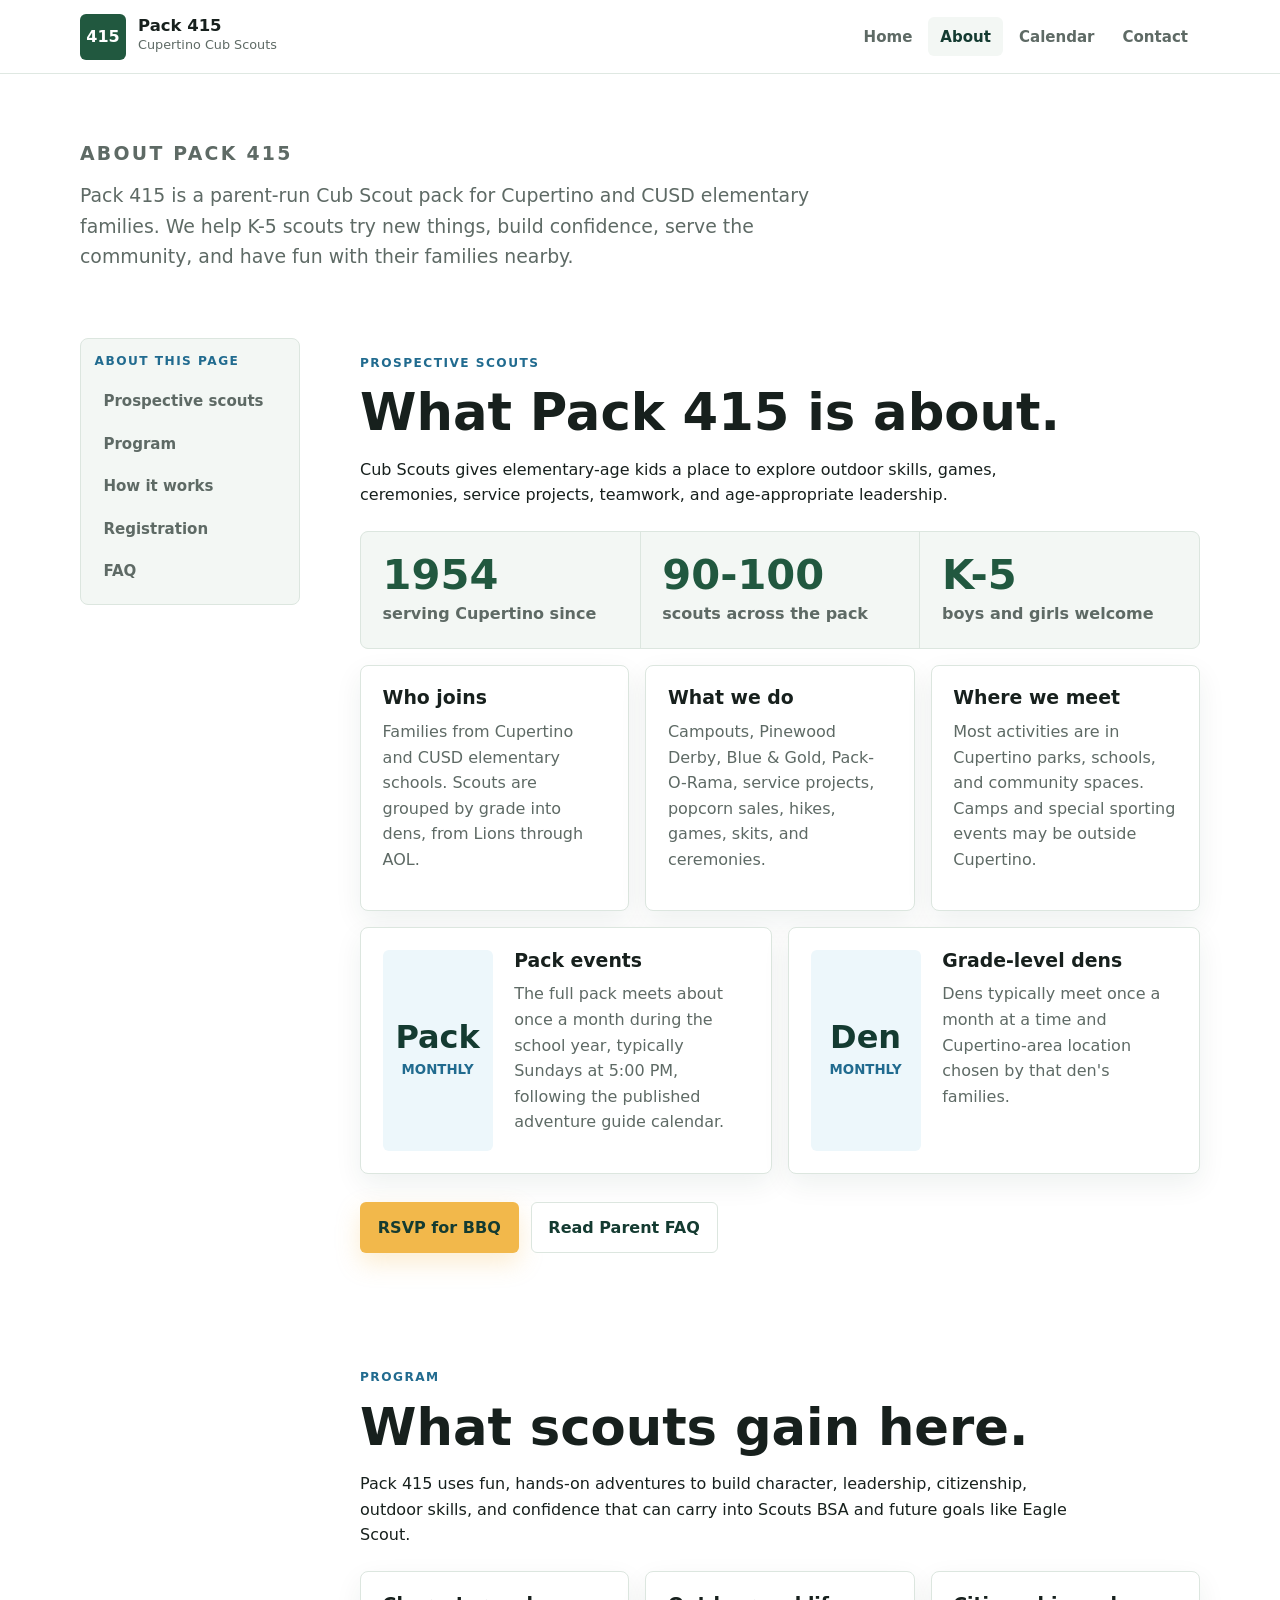
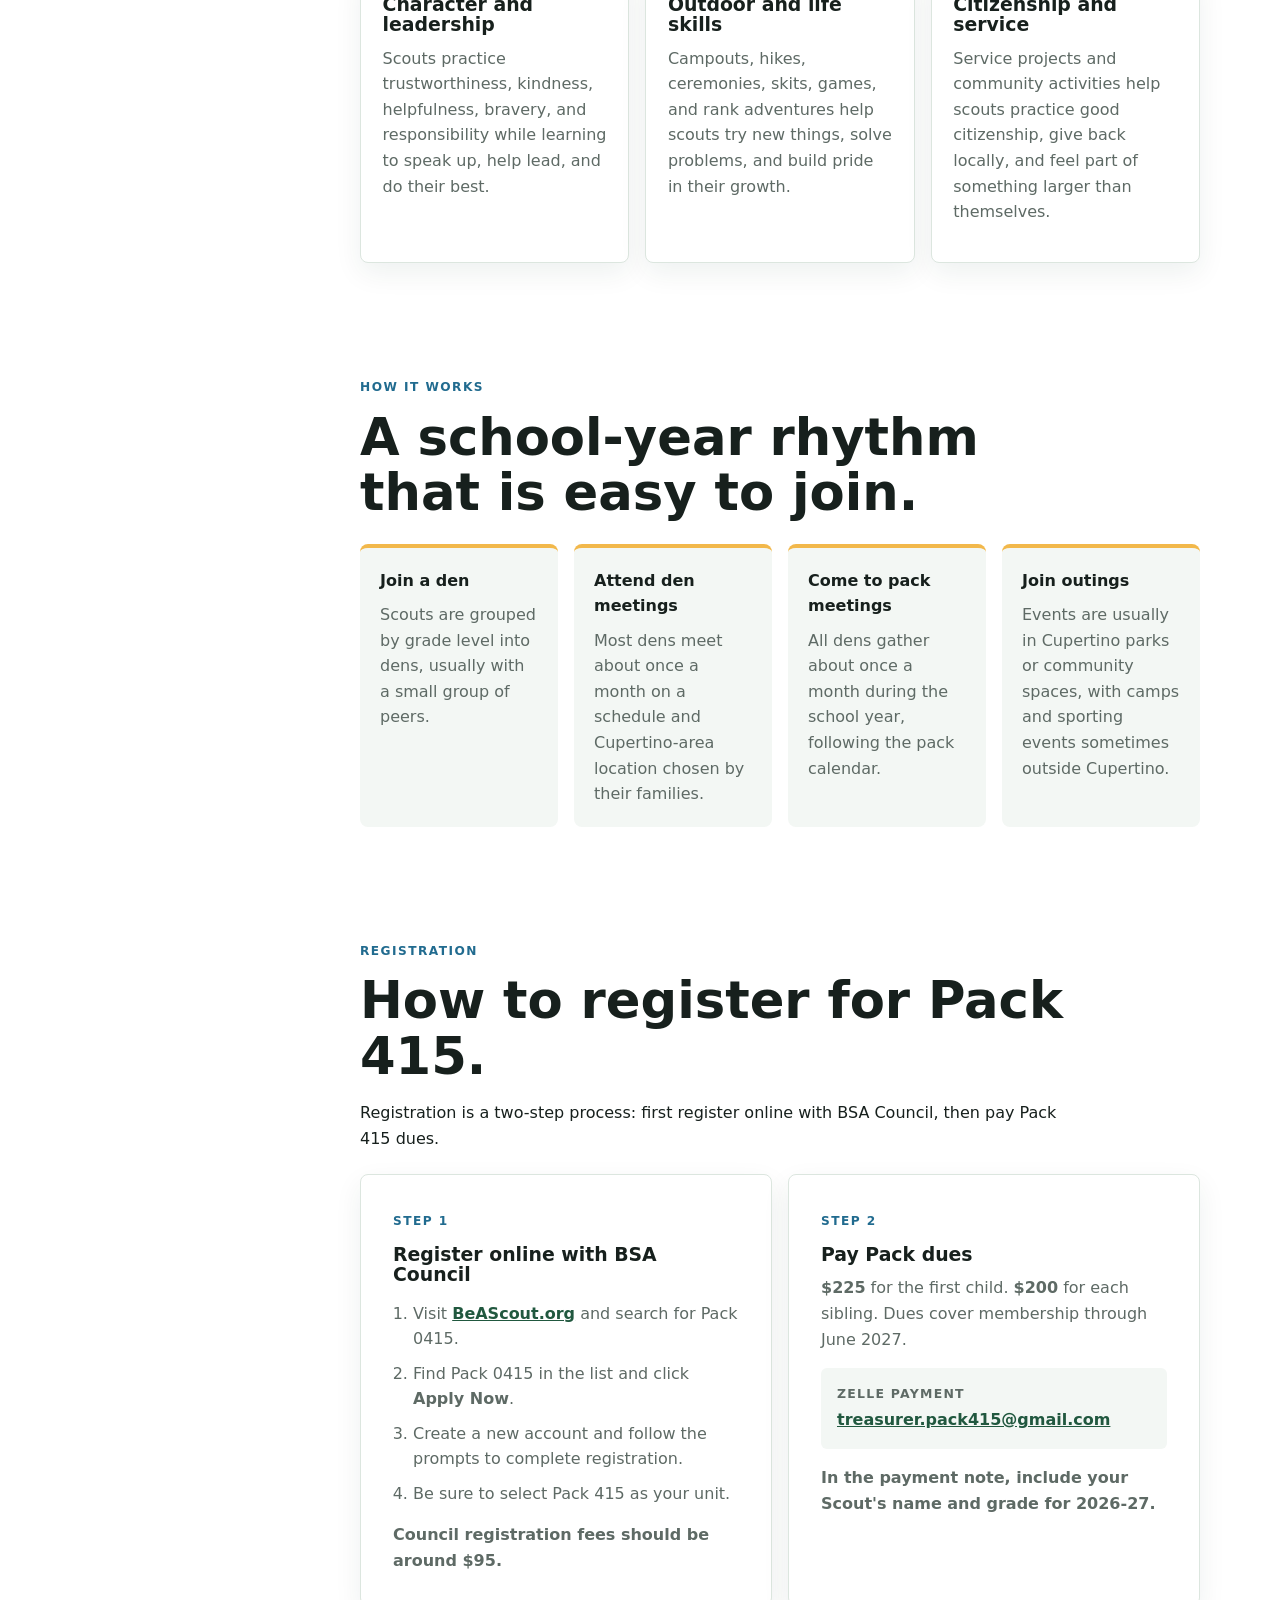
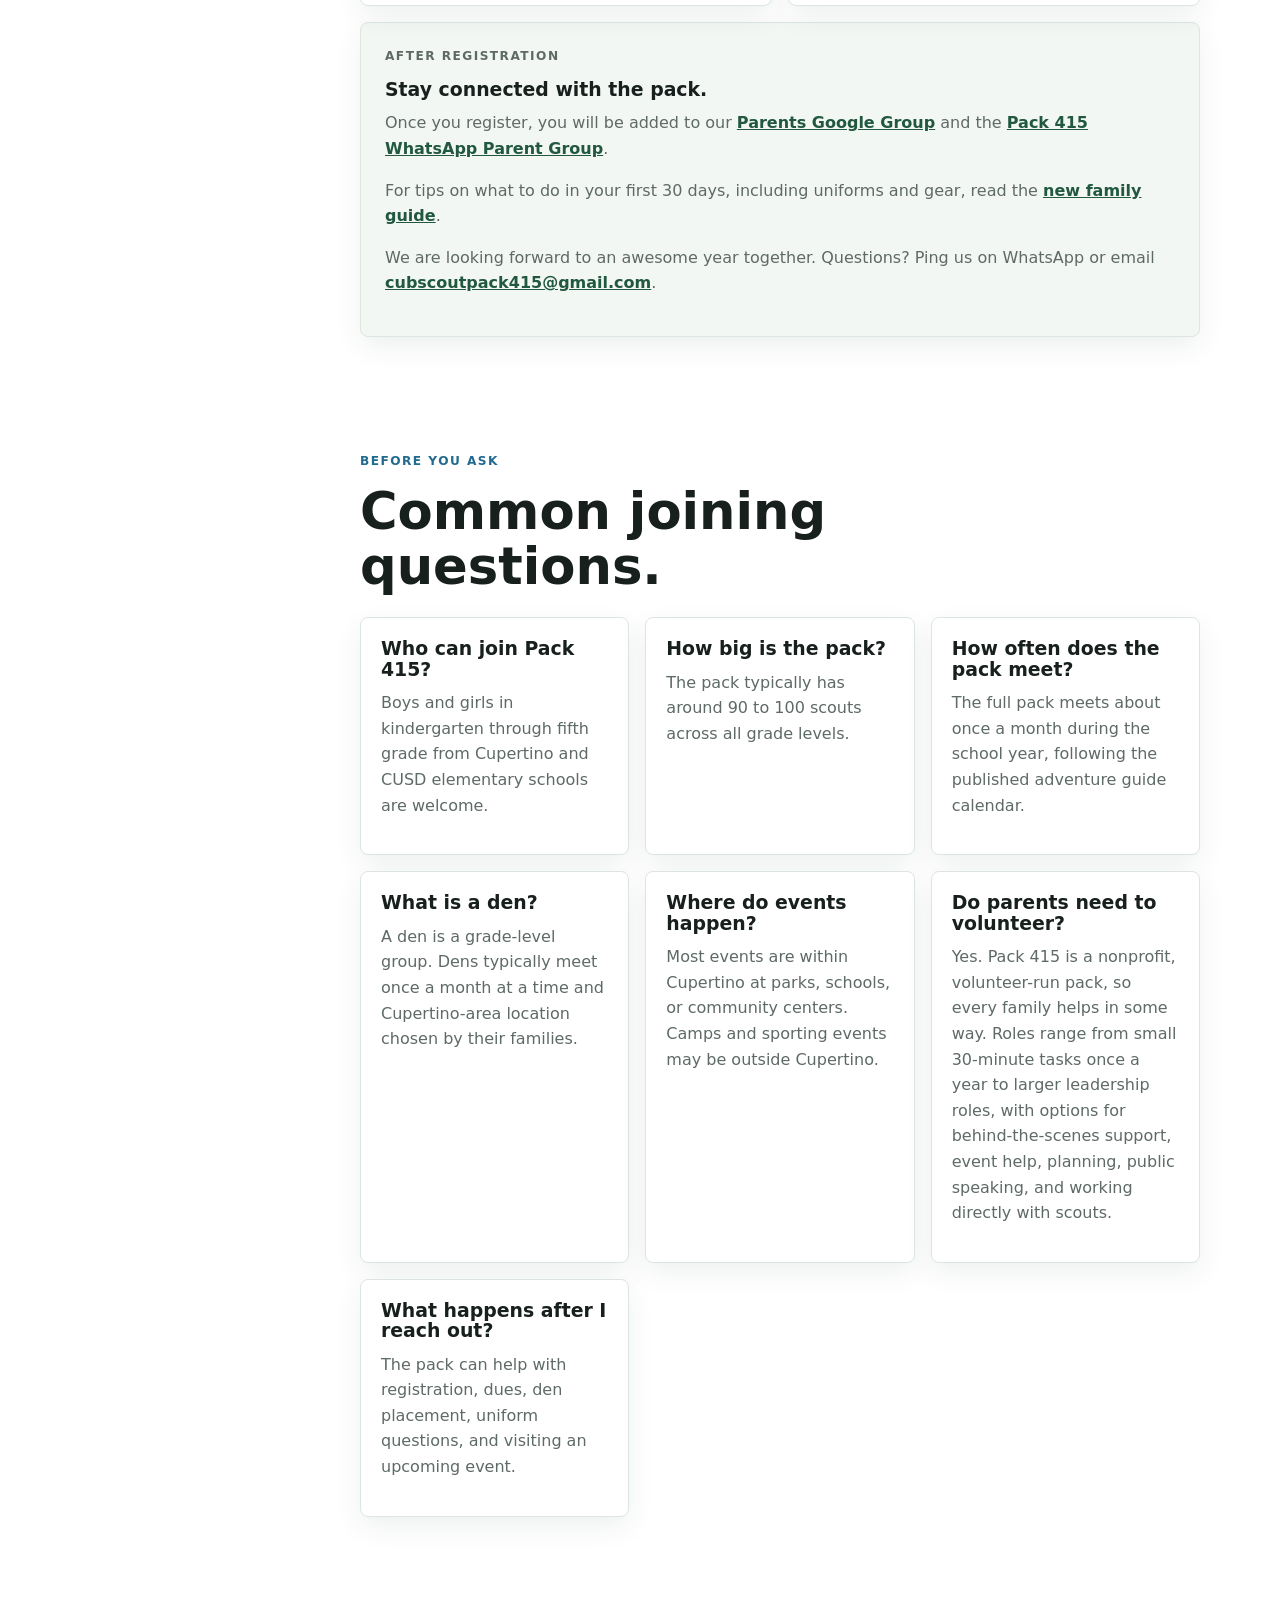
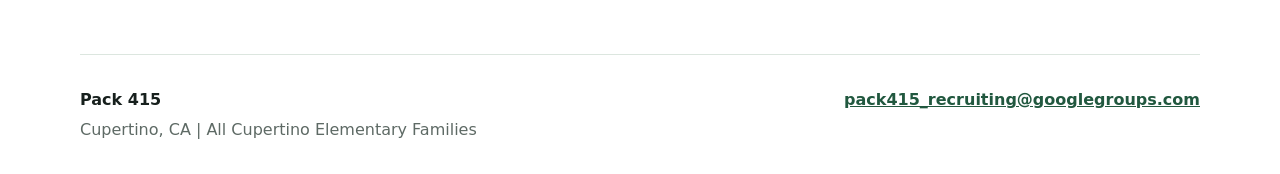
==== commit 570879dd: "Update payment dues for registration" ====
--- a/about.html
+++ b/about.html
@@ -177,7 +177,7 @@
                 <article class="registration-card">
                     <span class="step-label">Step 2</span>
                     <h3>Pay Pack dues</h3>
-                    <p><strong>$200</strong> for the first child. <strong>$175</strong> for each sibling. Dues cover membership through June 2027.</p>
+                    <p><strong>$225</strong> for the first child. <strong>$200</strong> for each sibling. Dues cover membership through June 2027.</p>
                     <div class="payment-box">
                         <span>Zelle payment</span>
                         <a href="mailto:treasurer.pack415@gmail.com">treasurer.pack415@gmail.com</a>
